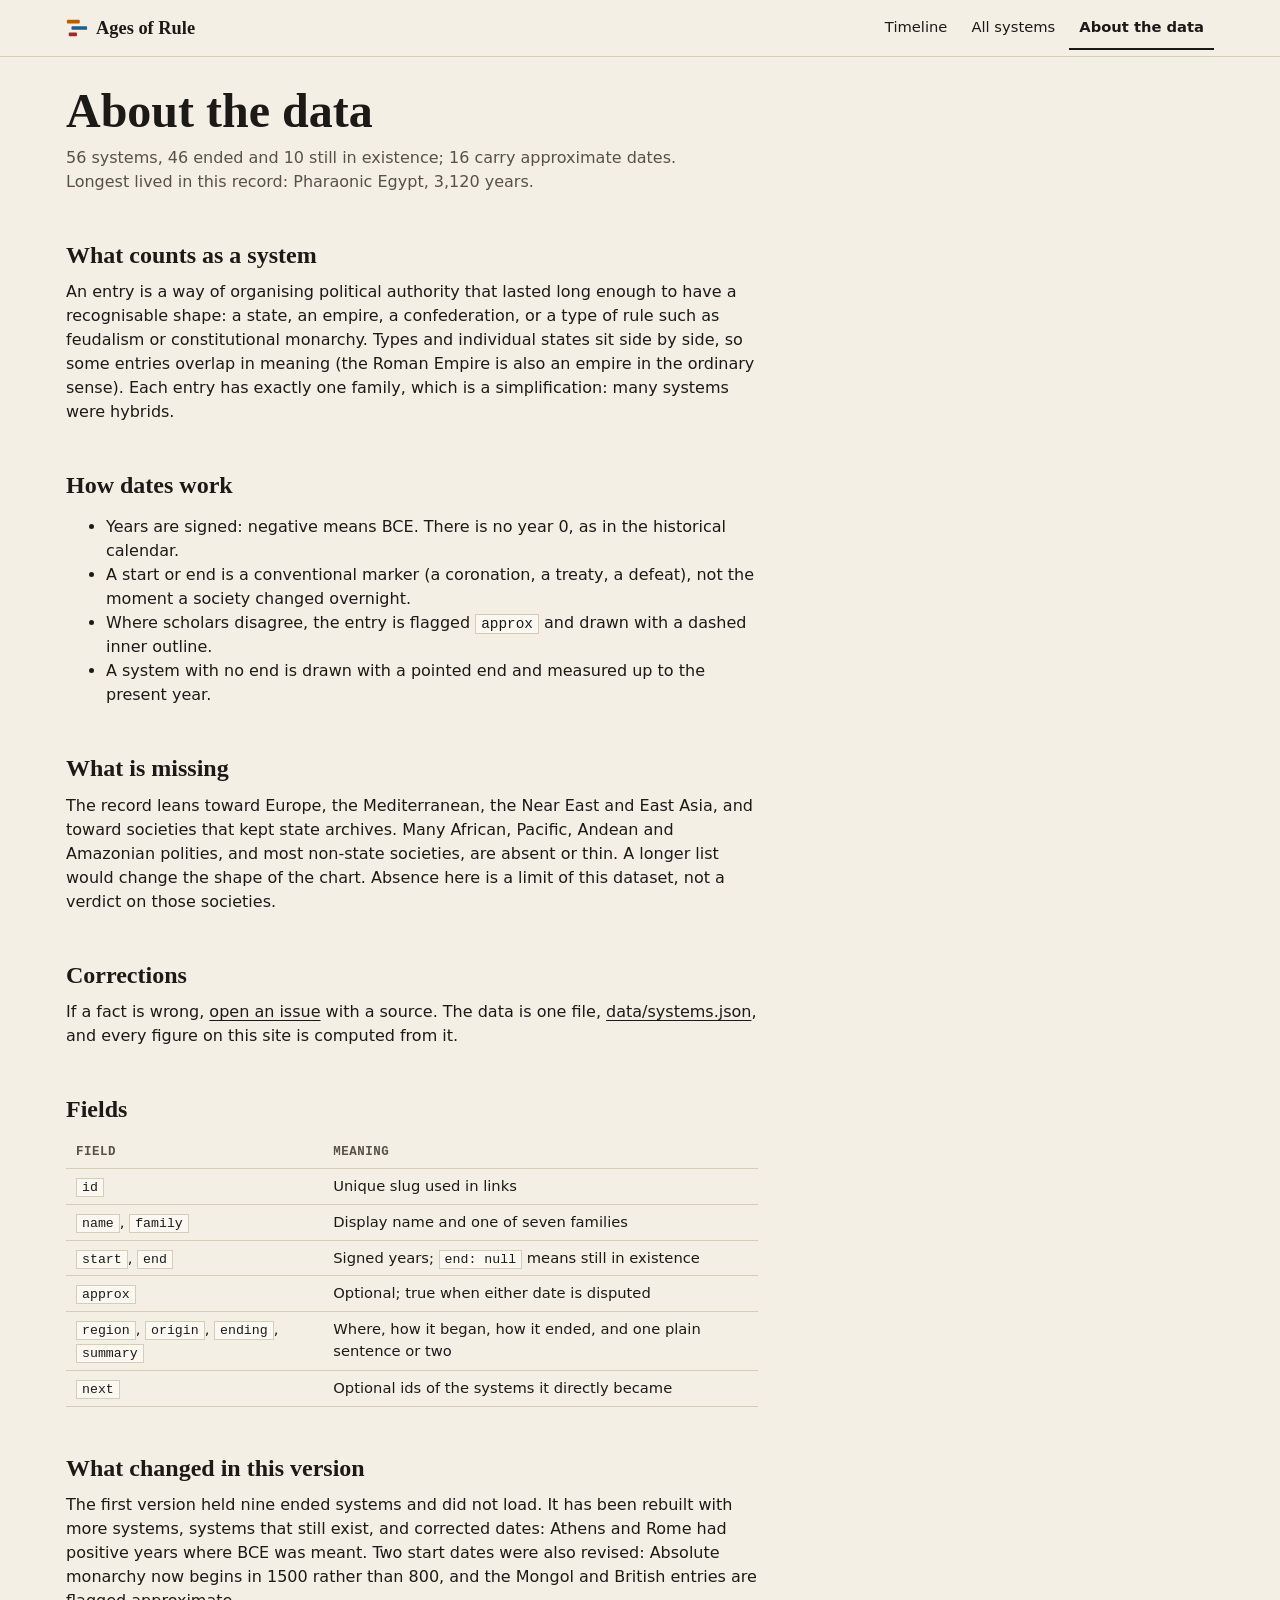
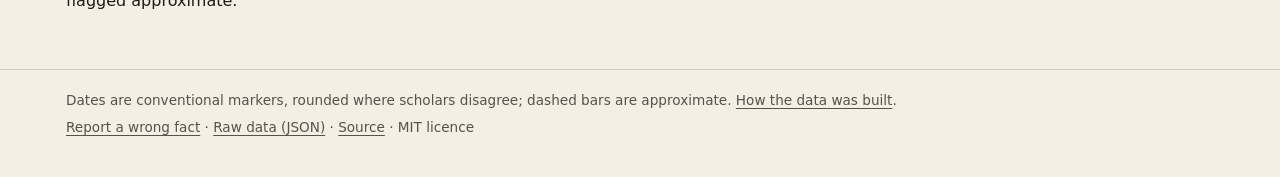
==== about.html @ a5b0ae2c "Redesign as Ages of Rule: multi-page governance timeline Replace the broken single-page D3 chart (it" ====
<!DOCTYPE html>
<html lang="en">
<head>
  <meta charset="UTF-8">
  <meta name="viewport" content="width=device-width, initial-scale=1">
  <title>About the data | Ages of Rule</title>
  <meta name="description" content="What counts as a governance system, how dates work, what is missing, and how to correct the data.">
  <link rel="icon" href="assets/favicon.svg" type="image/svg+xml">
  <link rel="stylesheet" href="assets/site.css">
</head>
<body>
<main id="main" class="wrap page">
  <h1>About the data</h1>
  <p class="sub"><span data-fig="count">–</span> systems, <span data-fig="ended">–</span> ended and <span data-fig="ongoing">–</span> still in existence; <span data-fig="approx">–</span> carry approximate dates. Longest lived in this record: <span data-fig="longest">–</span>, <span data-fig="longestYears">–</span> years.</p>
  <div class="prose">
    <h2>What counts as a system</h2>
    <p>An entry is a way of organising political authority that lasted long enough to have a recognisable shape: a state, an empire, a confederation, or a type of rule such as feudalism or constitutional monarchy. Types and individual states sit side by side, so some entries overlap in meaning (the Roman Empire is also an empire in the ordinary sense). Each entry has exactly one family, which is a simplification: many systems were hybrids.</p>
    <h2>How dates work</h2>
    <ul>
      <li>Years are signed: negative means BCE. There is no year 0, as in the historical calendar.</li>
      <li>A start or end is a conventional marker (a coronation, a treaty, a defeat), not the moment a society changed overnight.</li>
      <li>Where scholars disagree, the entry is flagged <code>approx</code> and drawn with a dashed inner outline.</li>
      <li>A system with no end is drawn with a pointed end and measured up to the present year.</li>
    </ul>
    <h2>What is missing</h2>
    <p>The record leans toward Europe, the Mediterranean, the Near East and East Asia, and toward societies that kept state archives. Many African, Pacific, Andean and Amazonian polities, and most non-state societies, are absent or thin. A longer list would change the shape of the chart. Absence here is a limit of this dataset, not a verdict on those societies.</p>
    <h2>Corrections</h2>
    <p>If a fact is wrong, <a href="https://github.com/SolutionsAsService/PoliticalMapApp/issues">open an issue</a> with a source. The data is one file, <a href="data/systems.json">data/systems.json</a>, and every figure on this site is computed from it.</p>
    <h2>Fields</h2>
    <table>
      <thead><tr><th>Field</th><th>Meaning</th></tr></thead>
      <tbody>
        <tr><td><code>id</code></td><td>Unique slug used in links</td></tr>
        <tr><td><code>name</code>, <code>family</code></td><td>Display name and one of seven families</td></tr>
        <tr><td><code>start</code>, <code>end</code></td><td>Signed years; <code>end: null</code> means still in existence</td></tr>
        <tr><td><code>approx</code></td><td>Optional; true when either date is disputed</td></tr>
        <tr><td><code>region</code>, <code>origin</code>, <code>ending</code>, <code>summary</code></td><td>Where, how it began, how it ended, and one plain sentence or two</td></tr>
        <tr><td><code>next</code></td><td>Optional ids of the systems it directly became</td></tr>
      </tbody>
    </table>
    <h2>What changed in this version</h2>
    <p>The first version held nine ended systems and did not load. It has been rebuilt with more systems, systems that still exist, and corrected dates: Athens and Rome had positive years where BCE was meant. Two start dates were also revised: Absolute monarchy now begins in 1500 rather than 800, and the Mongol and British entries are flagged approximate.</p>
  </div>
</main>
<script src="assets/common.js"></script>
<script src="assets/about.js"></script>
</body>
</html>
---- assets/site.css ----
/* Ages of Rule. Tokens first; dark mode redefines the same names. */
:root {
  --bg: #f4efe4;
  --paper: #fbf8f1;
  --ink: #1c1a17;
  --ink2: #57514a;
  --rule: #d6cdb9;
  --focus: #1c1a17;
  --on-bar: #ffffff;
  --c-monarchy: #9c2b2b;
  --c-empire: #b45f06;
  --c-republic: #1f5f8b;
  --c-theocracy: #6a3d9a;
  --c-oligarchy: #1b7f5c;
  --c-authoritarian: #3d3d3d;
  --c-federal: #8a6d00;
  --serif: "Iowan Old Style", "Palatino Linotype", Palatino, "Book Antiqua", Georgia, serif;
  --ui: system-ui, -apple-system, "Segoe UI", Roboto, "Helvetica Neue", sans-serif;
  --mono: ui-monospace, "SF Mono", Menlo, Consolas, monospace;
}
@media (prefers-color-scheme: dark) {
  :root {
    --bg: #14110d;
    --paper: #1c1813;
    --ink: #efe8d8;
    --ink2: #b3aa99;
    --rule: #3a342b;
    --focus: #efe8d8;
    --on-bar: #14110d;
    --c-monarchy: #e58383;
    --c-empire: #eaa650;
    --c-republic: #78b6e4;
    --c-theocracy: #bc9ae4;
    --c-oligarchy: #62c9a1;
    --c-authoritarian: #b4b0a8;
    --c-federal: #d9bb4e;
  }
}

* { box-sizing: border-box; }
html { -webkit-text-size-adjust: 100%; }
body { margin: 0; background: var(--bg); color: var(--ink); font: 16px/1.5 var(--ui); }
h1, h2, h3 { font-family: var(--serif); font-weight: 600; line-height: 1.1; margin: 0; }
p { margin: 0 0 1em; }
a { color: inherit; text-decoration-thickness: 1px; text-underline-offset: 3px; }
a:hover { text-decoration-thickness: 2px; }
:focus-visible { outline: 3px solid var(--focus); outline-offset: 2px; }
.wrap { max-width: 1180px; margin: 0 auto; padding: 0 16px; }
.skip { position: absolute; left: -999px; top: 8px; background: var(--ink); color: var(--bg); padding: 8px 12px; z-index: 10; }
.skip:focus { left: 8px; }
.notice { background: var(--paper); border: 1px solid var(--rule); padding: 12px 16px; margin: 16px 0; }

/* header / footer */
header.site { border-bottom: 1px solid var(--rule); }
header.site .topbar { display: flex; align-items: center; justify-content: space-between; gap: 12px; min-height: 56px; flex-wrap: wrap; }
.brand { display: inline-flex; align-items: center; gap: 8px; font: 700 1.15rem/1 var(--serif); text-decoration: none; padding: 8px 0; }
header.site nav { display: flex; gap: 4px; flex-wrap: wrap; }
header.site nav a { text-decoration: none; padding: 10px 10px; font-size: .92rem; border-bottom: 2px solid transparent; }
header.site nav a:hover { border-bottom-color: var(--ink2); }
header.site nav a[aria-current] { border-bottom-color: var(--ink); font-weight: 600; }
footer.site { border-top: 1px solid var(--rule); margin-top: 56px; padding: 20px 0 40px; color: var(--ink2); font-size: .85rem; }
footer.site p { margin: 0 0 6px; }

/* family colour helpers */
.fam-monarchy { --c: var(--c-monarchy); }
.fam-empire { --c: var(--c-empire); }
.fam-republic { --c: var(--c-republic); }
.fam-theocracy { --c: var(--c-theocracy); }
.fam-oligarchy { --c: var(--c-oligarchy); }
.fam-authoritarian { --c: var(--c-authoritarian); }
.fam-federal { --c: var(--c-federal); }
.tag { display: inline-flex; align-items: center; gap: 6px; font-size: .82rem; font-weight: 600; }
.tag i, .dot { display: inline-block; width: 10px; height: 10px; border-radius: 2px; background: var(--c); flex: none; }
path.area, rect.band { fill: var(--c); }
path.area { stroke: var(--bg); stroke-width: .75; }
path.area.mute { fill: var(--rule); stroke: none; }
rect.band { opacity: .28; }

/* shared chart bits */
svg text { font-family: var(--ui); fill: var(--ink2); }
.grid { stroke: var(--rule); stroke-width: 1; }
.axis { stroke: var(--ink2); stroke-width: 1; }
.xtick, .ytick { font-size: 11px; }

/* ------------------------------------------------------------ landing */
.hero { padding-top: 18px; }
.hero-top { display: grid; gap: 6px 32px; grid-template-columns: 1fr; align-items: end; }
.eyebrow { font: 600 .78rem/1.2 var(--mono); letter-spacing: .04em; text-transform: uppercase; color: var(--ink2); margin: 0 0 6px; }
.hero h1 { font-size: clamp(2.3rem, 7.5vw, 4.6rem); letter-spacing: -.02em; }
.hero .lede { font-size: 1.02rem; color: var(--ink2); max-width: 46ch; margin: 0; }
@media (min-width: 860px) {
  .hero-top { grid-template-columns: auto 1fr; padding-bottom: 6px; }
  .hero .lede { justify-self: end; text-align: left; }
}
.figure { position: relative; margin: 14px 0 0; }
.figure svg { display: block; width: 100%; touch-action: pan-y; cursor: ew-resize; user-select: none; }
.figure .marker line { stroke: var(--ink); stroke-width: 2; }
.figure .marker .pill { fill: var(--ink); }
.figure .marker text { fill: var(--bg); font: 700 12px var(--mono); }
.figure .marker .grab { fill: transparent; }
.figure .marker:focus-visible { outline: none; }
.figure .marker:focus-visible .pill { stroke: var(--bg); stroke-width: 2; }
.figure .marker:focus-visible line { stroke-width: 4; }
.legend { display: grid; grid-template-columns: repeat(2, 1fr); gap: 2px 12px; list-style: none; margin: 8px 0 0; padding: 0; font-size: .85rem; }
@media (min-width: 640px) { .legend { grid-template-columns: repeat(4, 1fr); } }
@media (min-width: 980px) { .legend { grid-template-columns: repeat(7, auto); justify-content: space-between; } }
.legend li { display: flex; align-items: center; gap: 6px; padding: 3px 0; }
.legend b { font: 700 .95rem var(--mono); margin-left: auto; }

.legend .l-short { display: inline; }
.legend .l-full { display: none; }
@media (min-width: 980px) { .legend .l-short { display: none; } .legend .l-full { display: inline; } }
.legend li[data-zero="true"] { opacity: .5; }
.jumps { display: flex; flex-wrap: wrap; gap: 6px; margin: 10px 0 0; align-items: center; font-size: .85rem; }
.jumps span { color: var(--ink2); margin-right: 4px; }
.btn, .jumps button { font: inherit; font-size: .85rem; background: var(--paper); color: var(--ink); border: 1px solid var(--ink2); border-radius: 999px; padding: 6px 12px; min-height: 32px; cursor: pointer; }
.jumps button[aria-pressed="true"] { background: var(--ink); color: var(--bg); border-color: var(--ink); }
.readout { margin-top: 22px; }
.readout h2 { font-size: clamp(1.5rem, 4vw, 2.1rem); }
.readout h2 em { font-style: normal; border-bottom: 3px solid var(--ink); }
.chips { display: flex; flex-wrap: wrap; gap: 8px; list-style: none; padding: 0; margin: 14px 0 0; }
.chips a { display: inline-flex; align-items: center; gap: 7px; background: var(--paper); border: 1px solid var(--rule); border-left: 5px solid var(--c); padding: 7px 12px; text-decoration: none; font-size: .92rem; min-height: 36px; }
.chips a:hover { border-color: var(--ink2); border-left-color: var(--c); }
.cta { display: flex; flex-wrap: wrap; gap: 12px; margin: 26px 0 0; }
.cta a { text-decoration: none; padding: 12px 20px; font-weight: 600; border: 2px solid var(--ink); }
.cta a.primary { background: var(--ink); color: var(--bg); }
.cta a:not(.primary):hover { background: var(--paper); }

.sections { display: grid; gap: 16px; margin-top: 56px; grid-template-columns: 1fr; }
@media (min-width: 760px) { .sections { grid-template-columns: repeat(3, 1fr); } }
.sections section { border-top: 3px solid var(--ink); padding-top: 12px; }
.sections h2 { font-size: 1.35rem; margin-bottom: 6px; }
.sections p { color: var(--ink2); margin-bottom: 8px; }

/* ------------------------------------------------------------ inner pages */
main.page { padding-top: 28px; }
main.page > h1 { font-size: clamp(2rem, 5vw, 3rem); margin-bottom: 8px; }
.sub { color: var(--ink2); max-width: 62ch; margin-bottom: 20px; }
.prose { max-width: 68ch; }
.prose h2 { font-size: 1.5rem; margin: 2em 0 .5em; }
.prose h3 { font-size: 1.15rem; margin: 1.4em 0 .4em; }
.prose code { font-family: var(--mono); font-size: .9em; background: var(--paper); padding: 1px 5px; border: 1px solid var(--rule); }
.prose table { border-collapse: collapse; width: 100%; font-size: .92rem; margin: 1em 0; }
.prose th, .prose td { text-align: left; padding: 6px 10px; border-bottom: 1px solid var(--rule); vertical-align: top; }
.prose th { font-family: var(--mono); font-size: .78rem; text-transform: uppercase; letter-spacing: .04em; color: var(--ink2); }
.key { display: grid; gap: 10px; margin: 1em 0; }
.key div { display: flex; align-items: center; gap: 12px; font-size: .92rem; }
.key svg { flex: none; }

/* toolbar */
.tools { display: flex; flex-wrap: wrap; gap: 10px 16px; align-items: center; margin: 0 0 14px; }
.group { display: flex; flex-wrap: wrap; gap: 6px; align-items: center; }
.group > label, .group > span.lbl { font: 600 .74rem var(--mono); text-transform: uppercase; letter-spacing: .04em; color: var(--ink2); margin-right: 2px; }
.tools button, .tools select, .tools input[type="search"] {
  font: inherit; font-size: .88rem; color: var(--ink); background: var(--paper); border: 1px solid var(--ink2);
  padding: 6px 12px; min-height: 36px; border-radius: 4px; cursor: pointer;
}
.tools input[type="search"] { cursor: text; min-width: 190px; }
.tools button[aria-pressed="true"] { background: var(--ink); color: var(--bg); border-color: var(--ink); }
.tools button.fam { border-left: 6px solid var(--c); border-radius: 2px; }
.tools button.fam[aria-pressed="false"] { opacity: .55; text-decoration: line-through; }
.tools button.fam[aria-pressed="true"] { background: var(--paper); color: var(--ink); border-color: var(--ink2); border-left-color: var(--c); }

/* timeline */
.tl { display: grid; gap: 16px; grid-template-columns: minmax(0, 1fr); align-items: start; }
@media (min-width: 1000px) { .tl { grid-template-columns: minmax(0, 1fr) 320px; } }
#scroller { overflow-x: auto; overflow-y: hidden; background: var(--paper); border: 1px solid var(--rule); position: relative; }
.lane-head { position: sticky; left: 0; display: inline-flex; align-items: baseline; gap: 8px; padding: 7px 10px 0; font: 700 .95rem var(--serif); background: transparent; }
.lane-head .tag i { width: 12px; height: 12px; }
.lane-head small { font: 500 .75rem var(--mono); color: var(--ink2); }
.lane { border-top: 1px solid var(--rule); position: relative; }
.lane svg, .axis-row svg { display: block; }
.axis-row { position: relative; }
.bar { cursor: pointer; }
.bar rect, .bar path { fill: var(--c); }
.bar text { fill: var(--on-bar); font: 600 12px var(--ui); pointer-events: none; }
.bar text.out { fill: var(--ink); }
.bar rect.inset, .bar path.inset { fill: none; stroke: var(--on-bar); stroke-width: 1.25; stroke-dasharray: 3 2; pointer-events: none; }
.bar:hover rect:not(.inset), .bar:hover path:not(.inset) { stroke: var(--ink); stroke-width: 2; stroke-dasharray: none; }
.bar.sel rect:not(.inset), .bar.sel path:not(.inset) { stroke: var(--ink); stroke-width: 3; stroke-dasharray: none; }
.bar:focus { outline: none; }
.bar:focus-visible rect:not(.inset), .bar:focus-visible path:not(.inset) { stroke: var(--ink); stroke-width: 3; stroke-dasharray: none; }
.bar:focus-visible .ring { stroke: var(--bg); }
.view-readout { font: 600 .85rem var(--mono); color: var(--ink2); margin: 8px 0 0; }
.empty { padding: 40px 16px; text-align: center; color: var(--ink2); }
aside.detail { background: var(--paper); border: 1px solid var(--rule); padding: 16px; position: sticky; top: 12px; }
aside.detail h2 { font-size: 1.6rem; margin: 6px 0 4px; }
aside.detail h2:focus { outline: none; }
aside.detail .dates { font: 600 .95rem var(--mono); margin: 0 0 12px; }
dl.facts { margin: 0; display: grid; gap: 10px; }
dl.facts dt { font: 600 .72rem var(--mono); text-transform: uppercase; letter-spacing: .05em; color: var(--ink2); }
dl.facts dd { margin: 2px 0 0; }
.detail .more { display: inline-block; margin-top: 14px; font-weight: 600; }
.detail .close { float: right; }

/* index table */
.table-wrap { overflow-x: auto; background: var(--paper); border: 1px solid var(--rule); }
table.idx { border-collapse: collapse; width: 100%; min-width: 720px; font-size: .92rem; }
table.idx th, table.idx td { text-align: left; padding: 8px 12px; border-bottom: 1px solid var(--rule); vertical-align: baseline; }
table.idx th { font: 600 .74rem var(--mono); text-transform: uppercase; letter-spacing: .04em; color: var(--ink2); white-space: nowrap; }
table.idx th button { all: unset; cursor: pointer; padding: 6px 0; text-decoration: underline; text-underline-offset: 3px; }
table.idx th button:focus-visible { outline: 3px solid var(--focus); outline-offset: 2px; }
table.idx td.num { font-family: var(--mono); white-space: nowrap; }
table.idx td:first-child { font-weight: 600; }
table.idx tr:hover td { background: var(--bg); }
.count { color: var(--ink2); font: 600 .85rem var(--mono); margin: 0 0 8px; }

/* system page */
.crumbs { font-size: .88rem; color: var(--ink2); margin-bottom: 8px; }
.sys-head { display: flex; flex-wrap: wrap; gap: 8px 24px; align-items: baseline; margin: 6px 0 4px; }
.sys-head .dates { font: 600 1.1rem var(--mono); }
.locator { background: var(--paper); border: 1px solid var(--rule); padding: 10px 10px 4px; margin: 18px 0; }
.locator figcaption { font-size: .85rem; color: var(--ink2); padding: 4px 4px 8px; }
.locator svg { display: block; width: 100%; }
.two { display: grid; gap: 24px; grid-template-columns: 1fr; }
@media (min-width: 860px) { .two { grid-template-columns: 1.1fr 1fr; } }
.two h2 { font-size: 1.3rem; margin-bottom: 10px; }
ul.plain { list-style: none; margin: 0; padding: 0; display: grid; gap: 6px; }
ul.plain li { display: flex; gap: 10px; align-items: baseline; padding: 6px 0; border-bottom: 1px solid var(--rule); }
ul.plain li span { margin-left: auto; font: 500 .8rem var(--mono); color: var(--ink2); white-space: nowrap; }
.pn { display: flex; justify-content: space-between; gap: 12px; margin-top: 32px; padding-top: 16px; border-top: 1px solid var(--rule); flex-wrap: wrap; }

@media (prefers-reduced-motion: no-preference) {
  .marker { transition: none; }
}
@media print {
  header.site nav, .tools, .jumps, .cta { display: none; }
  body { background: #fff; color: #000; }
}

.caveat { font-size: .85rem; color: var(--ink2); max-width: 70ch; margin: 10px 0 0; }
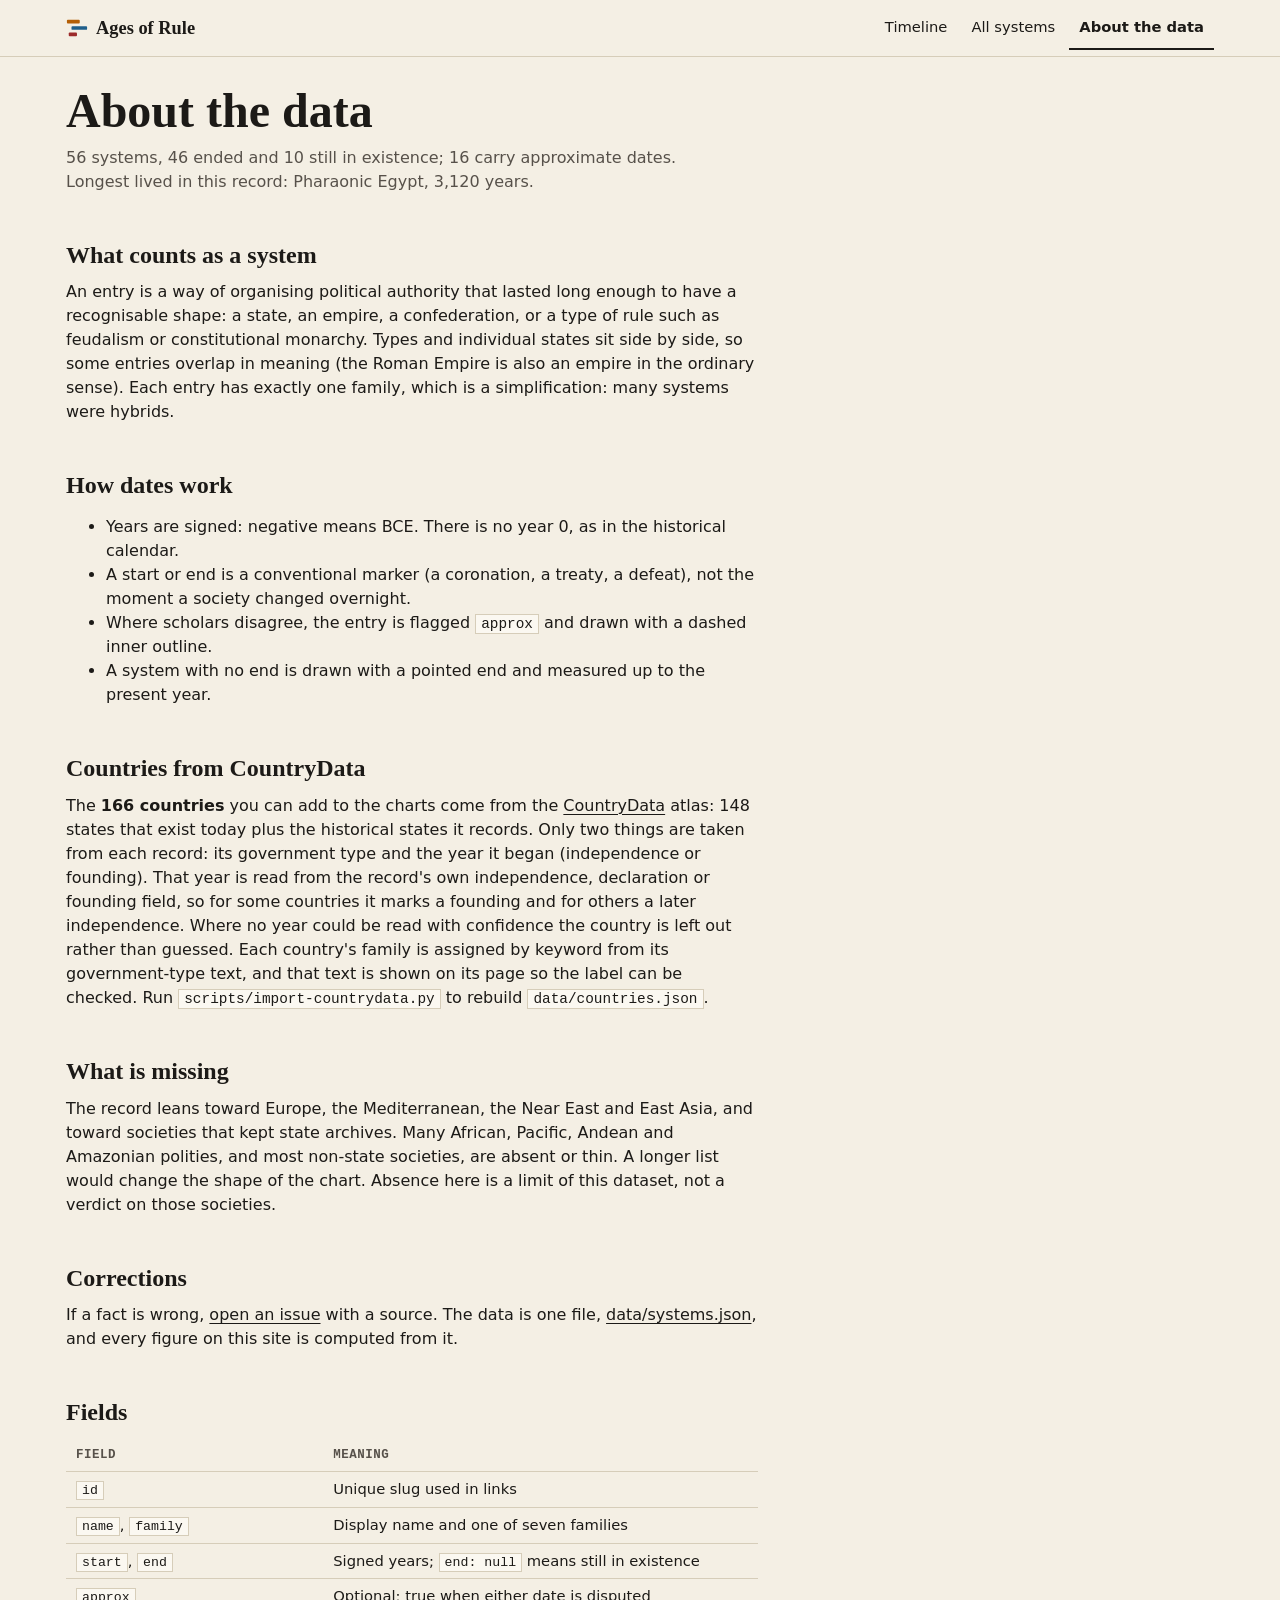
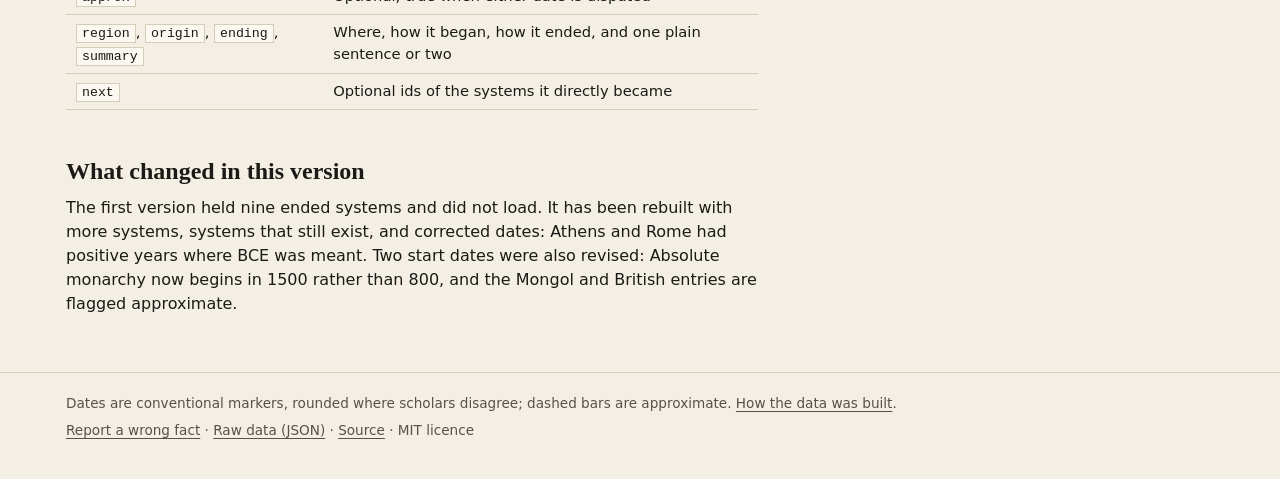
==== commit 93e6e1f3: "Add CountryData: 148 current and 18 historical states, one-click on home and timeline scripts/import" ====
--- a/about.html
+++ b/about.html
@@ -22,6 +22,8 @@
       <li>Where scholars disagree, the entry is flagged <code>approx</code> and drawn with a dashed inner outline.</li>
       <li>A system with no end is drawn with a pointed end and measured up to the present year.</li>
     </ul>
+    <h2>Countries from CountryData</h2>
+    <p>The <strong><span data-fig="states">–</span> countries</strong> you can add to the charts come from the <a href="https://github.com/SolutionsAsService/CountryData">CountryData</a> atlas: <span data-fig="statesNow">–</span> states that exist today plus the historical states it records. Only two things are taken from each record: its government type and the year it began (independence or founding). That year is read from the record's own independence, declaration or founding field, so for some countries it marks a founding and for others a later independence. Where no year could be read with confidence the country is left out rather than guessed. Each country's family is assigned by keyword from its government-type text, and that text is shown on its page so the label can be checked. Run <code>scripts/import-countrydata.py</code> to rebuild <code>data/countries.json</code>.</p>
     <h2>What is missing</h2>
     <p>The record leans toward Europe, the Mediterranean, the Near East and East Asia, and toward societies that kept state archives. Many African, Pacific, Andean and Amazonian polities, and most non-state societies, are absent or thin. A longer list would change the shape of the chart. Absence here is a limit of this dataset, not a verdict on those societies.</p>
     <h2>Corrections</h2>
--- a/assets/site.css
+++ b/assets/site.css
@@ -229,3 +229,4 @@
 }
 
 .caveat { font-size: .85rem; color: var(--ink2); max-width: 70ch; margin: 10px 0 0; }
+.chips .more-note { align-self: center; color: var(--ink2); font-size: .9rem; }
